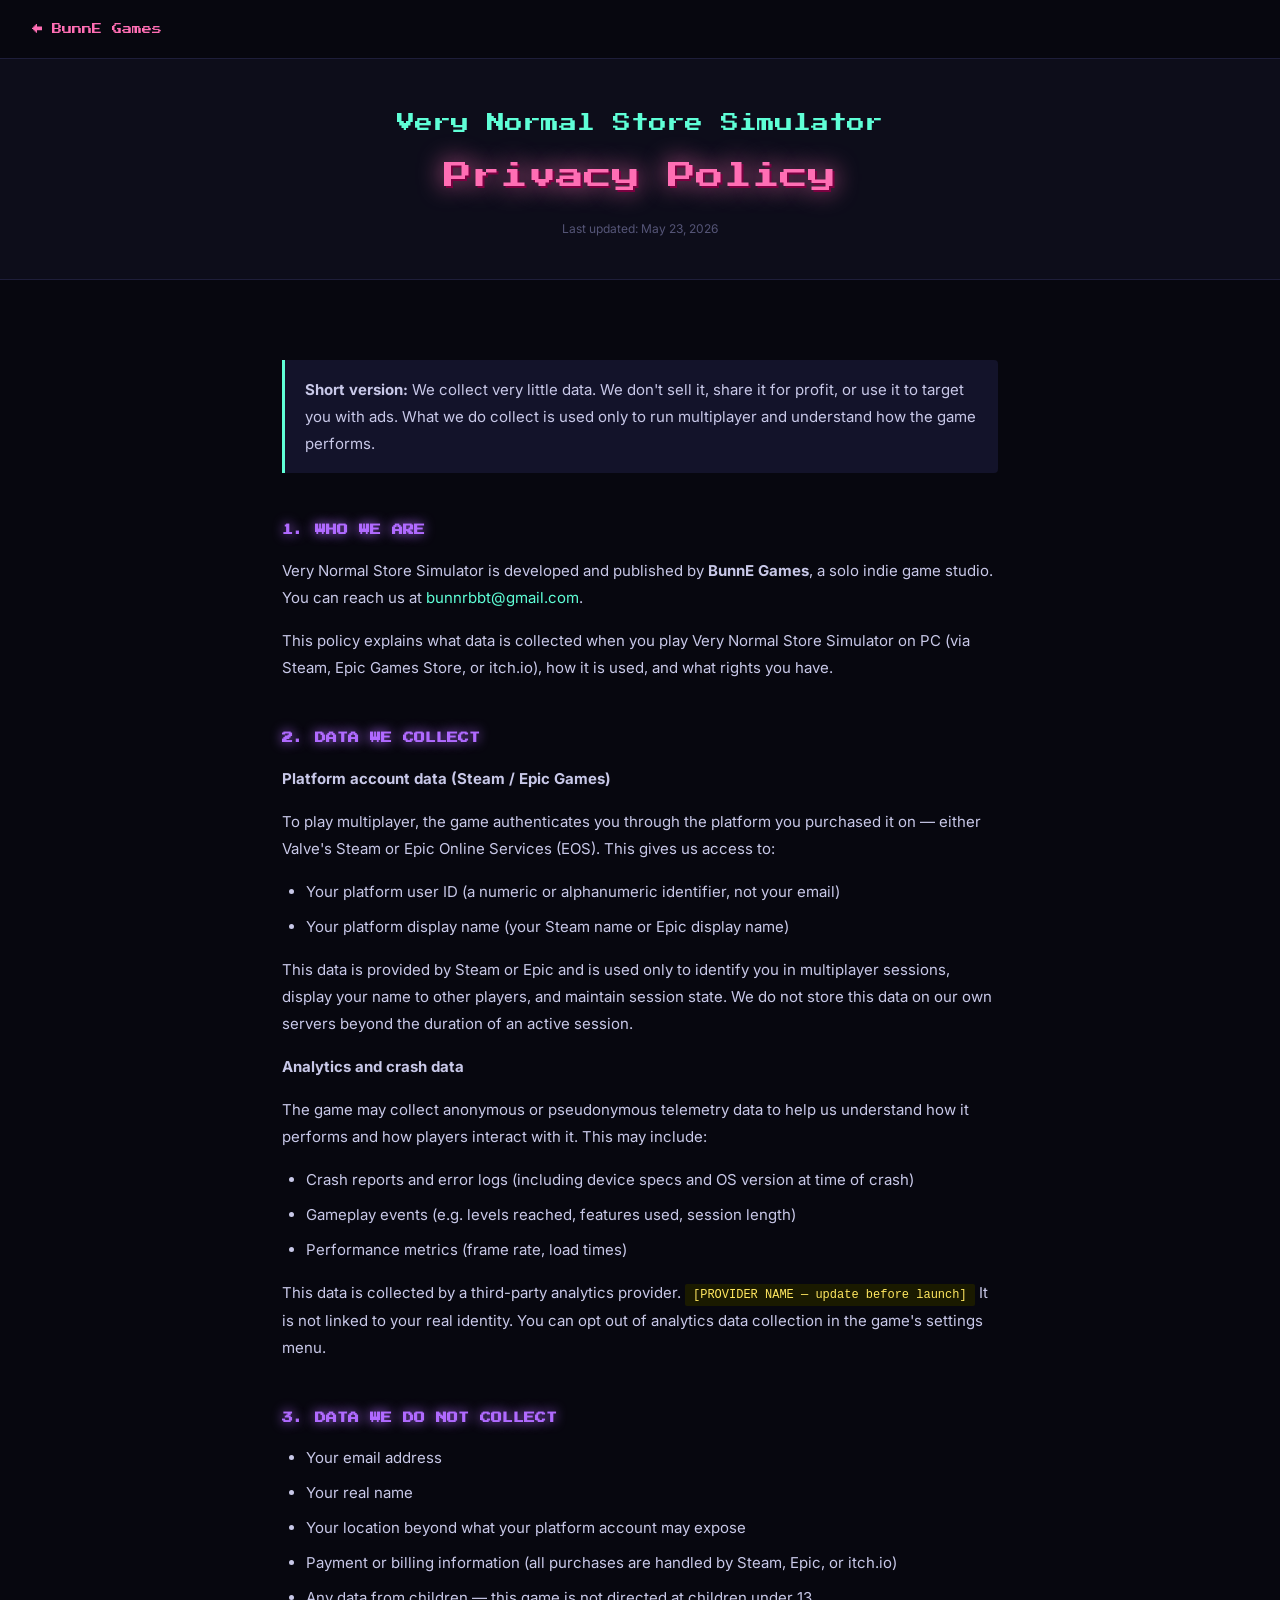
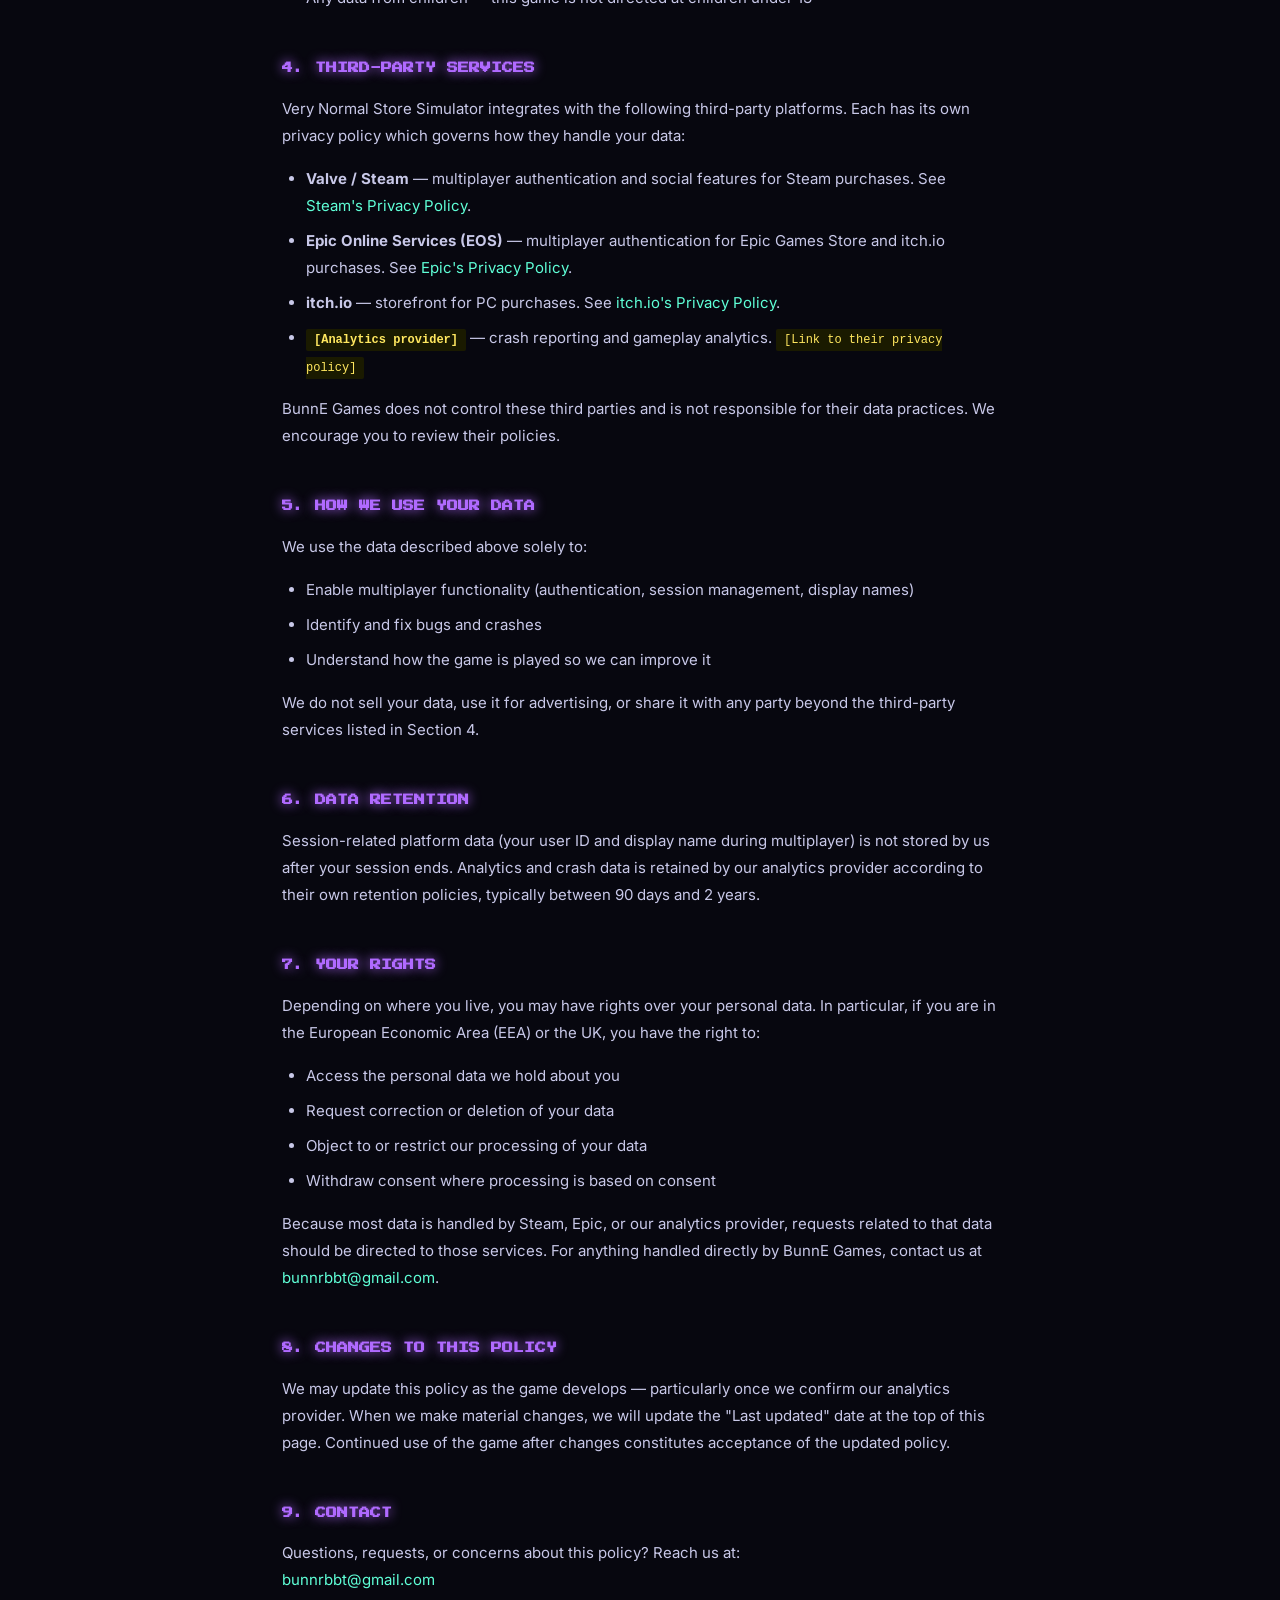
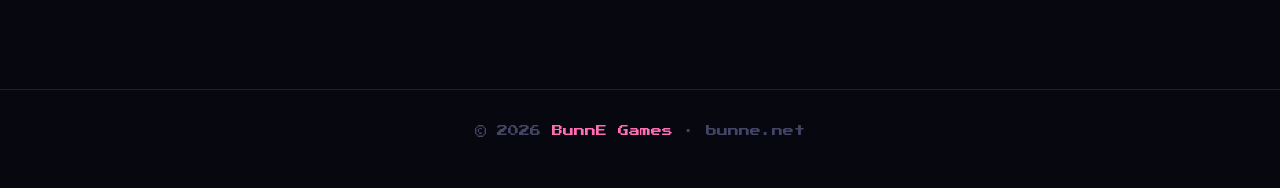
==== vnss/privacy.html @ 5bcacfbe "add vnss subfolder with privacy policy page Co-Authored-By: Claude Sonnet 4.6 <noreply@anthropic.com" ====
<!DOCTYPE html>
<html lang="en">
<head>
  <meta charset="UTF-8" />
  <meta name="viewport" content="width=device-width, initial-scale=1.0" />
  <title>Privacy Policy — Very Normal Store Simulator</title>
  <link rel="preconnect" href="https://fonts.googleapis.com" />
  <link rel="preconnect" href="https://fonts.gstatic.com" crossorigin />
  <link href="https://fonts.googleapis.com/css2?family=Press+Start+2P&family=Inter:wght@400;600&display=swap" rel="stylesheet" />
  <style>
    :root {
      --pink:   #ff6eb4;
      --purple: #b06aff;
      --cyan:   #5fffd7;
      --yellow: #ffe75f;
      --darker: #07070f;
      --dark:   #0d0d1a;
      --card:   #13132a;
    }

    * { box-sizing: border-box; margin: 0; padding: 0; }

    body {
      background: var(--darker);
      color: #c8c8e8;
      font-family: 'Inter', system-ui, sans-serif;
      font-size: 15px;
      line-height: 1.8;
    }

    a { color: var(--cyan); text-decoration: none; }
    a:hover { text-decoration: underline; }

    /* ── nav ─────────────────────────────────────────── */
    nav {
      padding: 20px 32px;
      border-bottom: 1px solid #1e1e3a;
      font-family: 'Press Start 2P', monospace;
      font-size: 10px;
    }
    nav a { color: var(--pink); }

    /* ── hero ─────────────────────────────────────────── */
    .page-header {
      background: var(--dark);
      border-bottom: 1px solid #1e1e3a;
      padding: 48px 32px 40px;
      text-align: center;
    }
    .game-title {
      font-family: 'Press Start 2P', monospace;
      font-size: clamp(11px, 2.5vw, 18px);
      color: var(--cyan);
      margin-bottom: 12px;
    }
    .page-title {
      font-family: 'Press Start 2P', monospace;
      font-size: clamp(16px, 4vw, 28px);
      color: var(--pink);
      text-shadow: 2px 2px 0 #7a0040, 0 0 24px var(--pink);
      margin-bottom: 16px;
    }
    .last-updated {
      font-size: 12px;
      color: #555577;
    }

    /* ── content ─────────────────────────────────────── */
    .content {
      max-width: 780px;
      margin: 0 auto;
      padding: 56px 32px 80px;
    }

    h2 {
      font-family: 'Press Start 2P', monospace;
      font-size: 11px;
      color: var(--purple);
      text-shadow: 0 0 12px var(--purple);
      margin: 48px 0 16px;
    }
    h2:first-child { margin-top: 0; }

    p { margin-bottom: 16px; }

    ul {
      margin: 0 0 16px 24px;
    }
    ul li { margin-bottom: 8px; }

    .highlight {
      background: var(--card);
      border-left: 3px solid var(--cyan);
      padding: 16px 20px;
      margin: 24px 0;
      border-radius: 0 4px 4px 0;
    }
    .highlight p { margin-bottom: 0; }

    .placeholder {
      background: #1a1a00;
      border: 1px dashed var(--yellow)66;
      color: var(--yellow);
      padding: 4px 8px;
      font-size: 12px;
      border-radius: 2px;
      font-family: monospace;
    }

    /* ── footer ─────────────────────────────────────── */
    footer {
      text-align: center;
      padding: 32px;
      font-size: 11px;
      color: #444466;
      border-top: 1px solid #1e1e3a;
      font-family: 'Press Start 2P', monospace;
    }
    footer a { color: var(--pink); }
  </style>
</head>
<body>

  <nav>
    <a href="/">← BunnE Games</a>
  </nav>

  <div class="page-header">
    <div class="game-title">Very Normal Store Simulator</div>
    <div class="page-title">Privacy Policy</div>
    <div class="last-updated">Last updated: May 23, 2026</div>
  </div>

  <div class="content">

    <div class="highlight">
      <p><strong>Short version:</strong> We collect very little data. We don't sell it, share it for profit, or use it to target you with ads. What we do collect is used only to run multiplayer and understand how the game performs.</p>
    </div>

    <h2>1. WHO WE ARE</h2>
    <p>
      Very Normal Store Simulator is developed and published by <strong>BunnE Games</strong>,
      a solo indie game studio. You can reach us at
      <a href="mailto:bunnrbbt@gmail.com">bunnrbbt@gmail.com</a>.
    </p>
    <p>
      This policy explains what data is collected when you play Very Normal Store Simulator
      on PC (via Steam, Epic Games Store, or itch.io), how it is used, and what rights you have.
    </p>

    <h2>2. DATA WE COLLECT</h2>

    <p><strong>Platform account data (Steam / Epic Games)</strong></p>
    <p>
      To play multiplayer, the game authenticates you through the platform you purchased it on —
      either Valve's Steam or Epic Online Services (EOS). This gives us access to:
    </p>
    <ul>
      <li>Your platform user ID (a numeric or alphanumeric identifier, not your email)</li>
      <li>Your platform display name (your Steam name or Epic display name)</li>
    </ul>
    <p>
      This data is provided by Steam or Epic and is used only to identify you in multiplayer
      sessions, display your name to other players, and maintain session state. We do not
      store this data on our own servers beyond the duration of an active session.
    </p>

    <p><strong>Analytics and crash data</strong></p>
    <p>
      The game may collect anonymous or pseudonymous telemetry data to help us understand
      how it performs and how players interact with it. This may include:
    </p>
    <ul>
      <li>Crash reports and error logs (including device specs and OS version at time of crash)</li>
      <li>Gameplay events (e.g. levels reached, features used, session length)</li>
      <li>Performance metrics (frame rate, load times)</li>
    </ul>
    <p>
      This data is collected by a third-party analytics provider.
      <span class="placeholder">[PROVIDER NAME — update before launch]</span>
      It is not linked to your real identity. You can opt out of analytics data collection
      in the game's settings menu.
    </p>

    <h2>3. DATA WE DO NOT COLLECT</h2>
    <ul>
      <li>Your email address</li>
      <li>Your real name</li>
      <li>Your location beyond what your platform account may expose</li>
      <li>Payment or billing information (all purchases are handled by Steam, Epic, or itch.io)</li>
      <li>Any data from children — this game is not directed at children under 13</li>
    </ul>

    <h2>4. THIRD-PARTY SERVICES</h2>
    <p>
      Very Normal Store Simulator integrates with the following third-party platforms.
      Each has its own privacy policy which governs how they handle your data:
    </p>
    <ul>
      <li>
        <strong>Valve / Steam</strong> — multiplayer authentication and social features for
        Steam purchases. See <a href="https://store.steampowered.com/privacy_agreement/" target="_blank" rel="noopener">Steam's Privacy Policy</a>.
      </li>
      <li>
        <strong>Epic Online Services (EOS)</strong> — multiplayer authentication for Epic Games
        Store and itch.io purchases. See <a href="https://www.epicgames.com/site/en-US/privacypolicy" target="_blank" rel="noopener">Epic's Privacy Policy</a>.
      </li>
      <li>
        <strong>itch.io</strong> — storefront for PC purchases. See <a href="https://itch.io/docs/legal/privacy-policy" target="_blank" rel="noopener">itch.io's Privacy Policy</a>.
      </li>
      <li>
        <strong><span class="placeholder">[Analytics provider]</span></strong> — crash reporting
        and gameplay analytics. <span class="placeholder">[Link to their privacy policy]</span>
      </li>
    </ul>
    <p>
      BunnE Games does not control these third parties and is not responsible for their
      data practices. We encourage you to review their policies.
    </p>

    <h2>5. HOW WE USE YOUR DATA</h2>
    <p>We use the data described above solely to:</p>
    <ul>
      <li>Enable multiplayer functionality (authentication, session management, display names)</li>
      <li>Identify and fix bugs and crashes</li>
      <li>Understand how the game is played so we can improve it</li>
    </ul>
    <p>
      We do not sell your data, use it for advertising, or share it with any party
      beyond the third-party services listed in Section 4.
    </p>

    <h2>6. DATA RETENTION</h2>
    <p>
      Session-related platform data (your user ID and display name during multiplayer)
      is not stored by us after your session ends.
      Analytics and crash data is retained by our analytics provider according to their
      own retention policies, typically between 90 days and 2 years.
    </p>

    <h2>7. YOUR RIGHTS</h2>
    <p>
      Depending on where you live, you may have rights over your personal data.
      In particular, if you are in the European Economic Area (EEA) or the UK,
      you have the right to:
    </p>
    <ul>
      <li>Access the personal data we hold about you</li>
      <li>Request correction or deletion of your data</li>
      <li>Object to or restrict our processing of your data</li>
      <li>Withdraw consent where processing is based on consent</li>
    </ul>
    <p>
      Because most data is handled by Steam, Epic, or our analytics provider,
      requests related to that data should be directed to those services.
      For anything handled directly by BunnE Games, contact us at
      <a href="mailto:bunnrbbt@gmail.com">bunnrbbt@gmail.com</a>.
    </p>

    <h2>8. CHANGES TO THIS POLICY</h2>
    <p>
      We may update this policy as the game develops — particularly once we confirm
      our analytics provider. When we make material changes, we will update the
      "Last updated" date at the top of this page. Continued use of the game after
      changes constitutes acceptance of the updated policy.
    </p>

    <h2>9. CONTACT</h2>
    <p>
      Questions, requests, or concerns about this policy? Reach us at:<br />
      <a href="mailto:bunnrbbt@gmail.com">bunnrbbt@gmail.com</a>
    </p>

  </div>

  <footer>
    <p>© 2026 <a href="/">BunnE Games</a> · bunne.net</p>
  </footer>

</body>
</html>
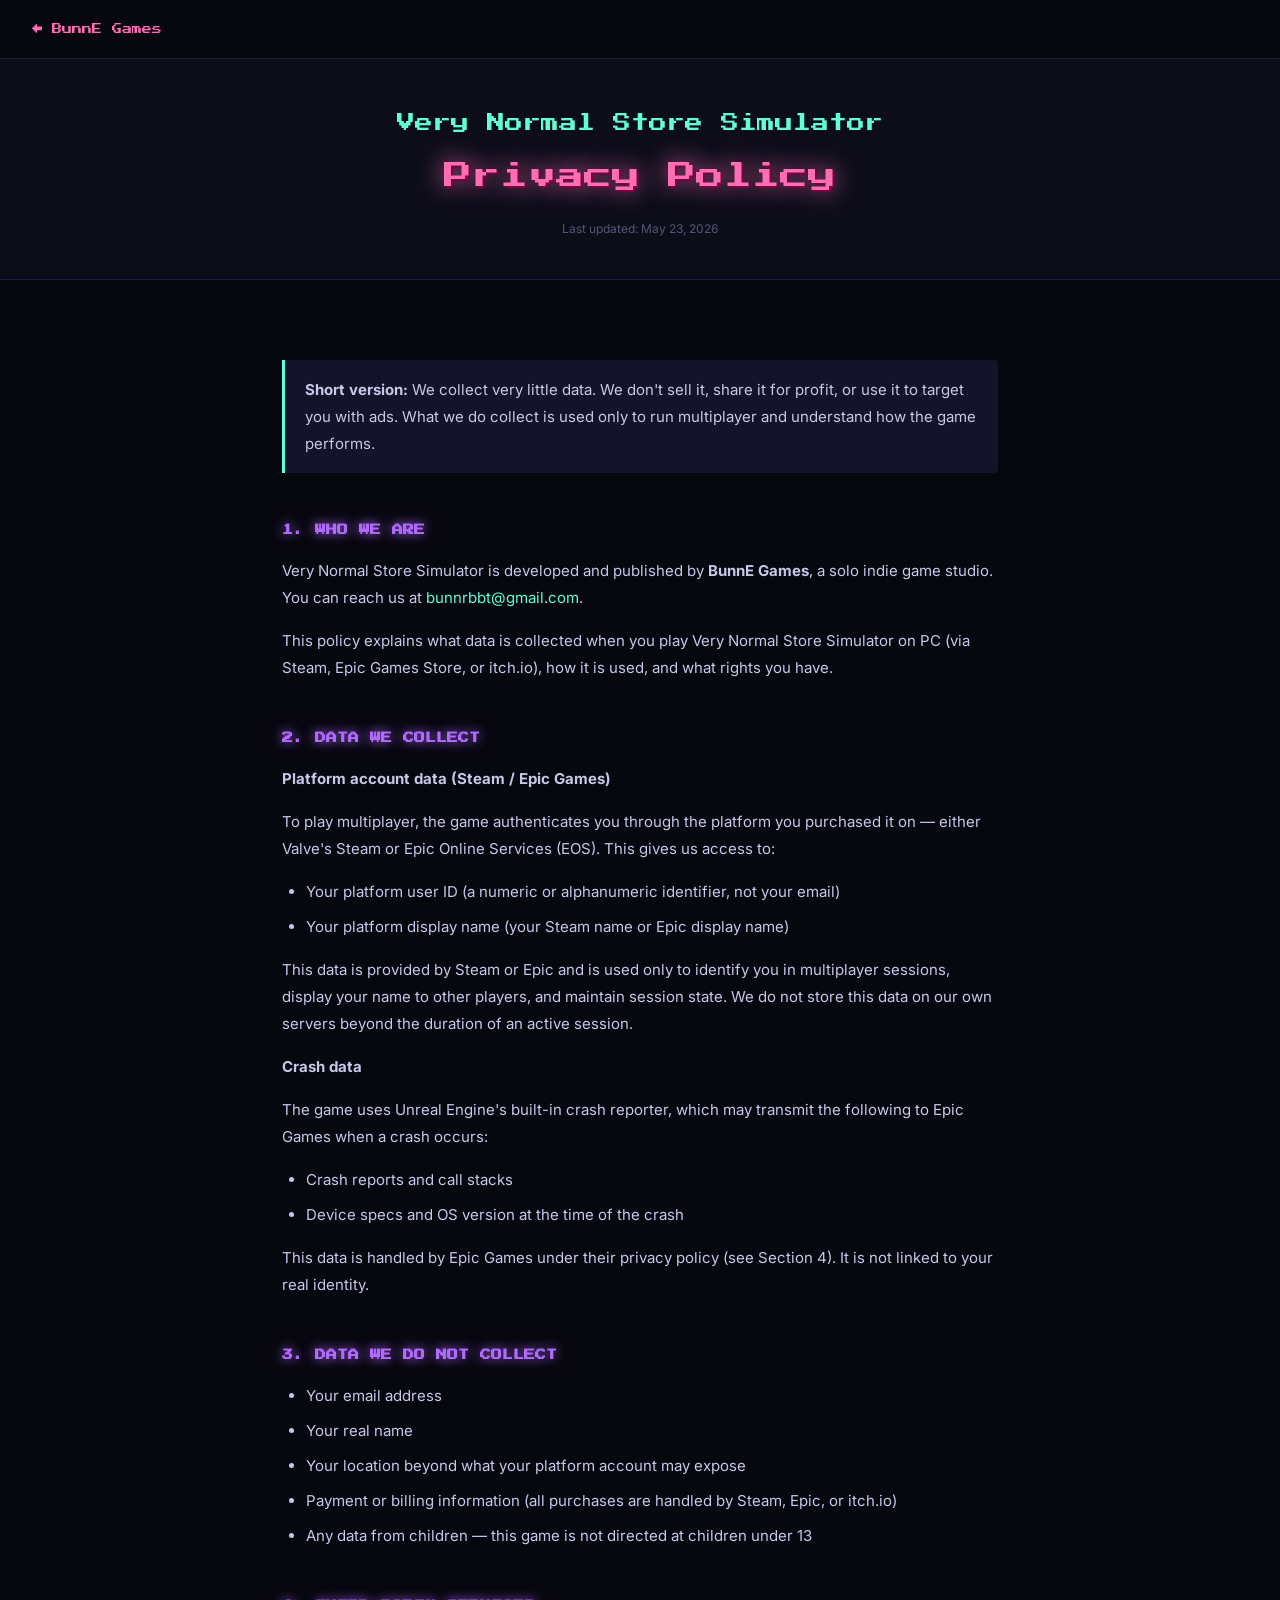
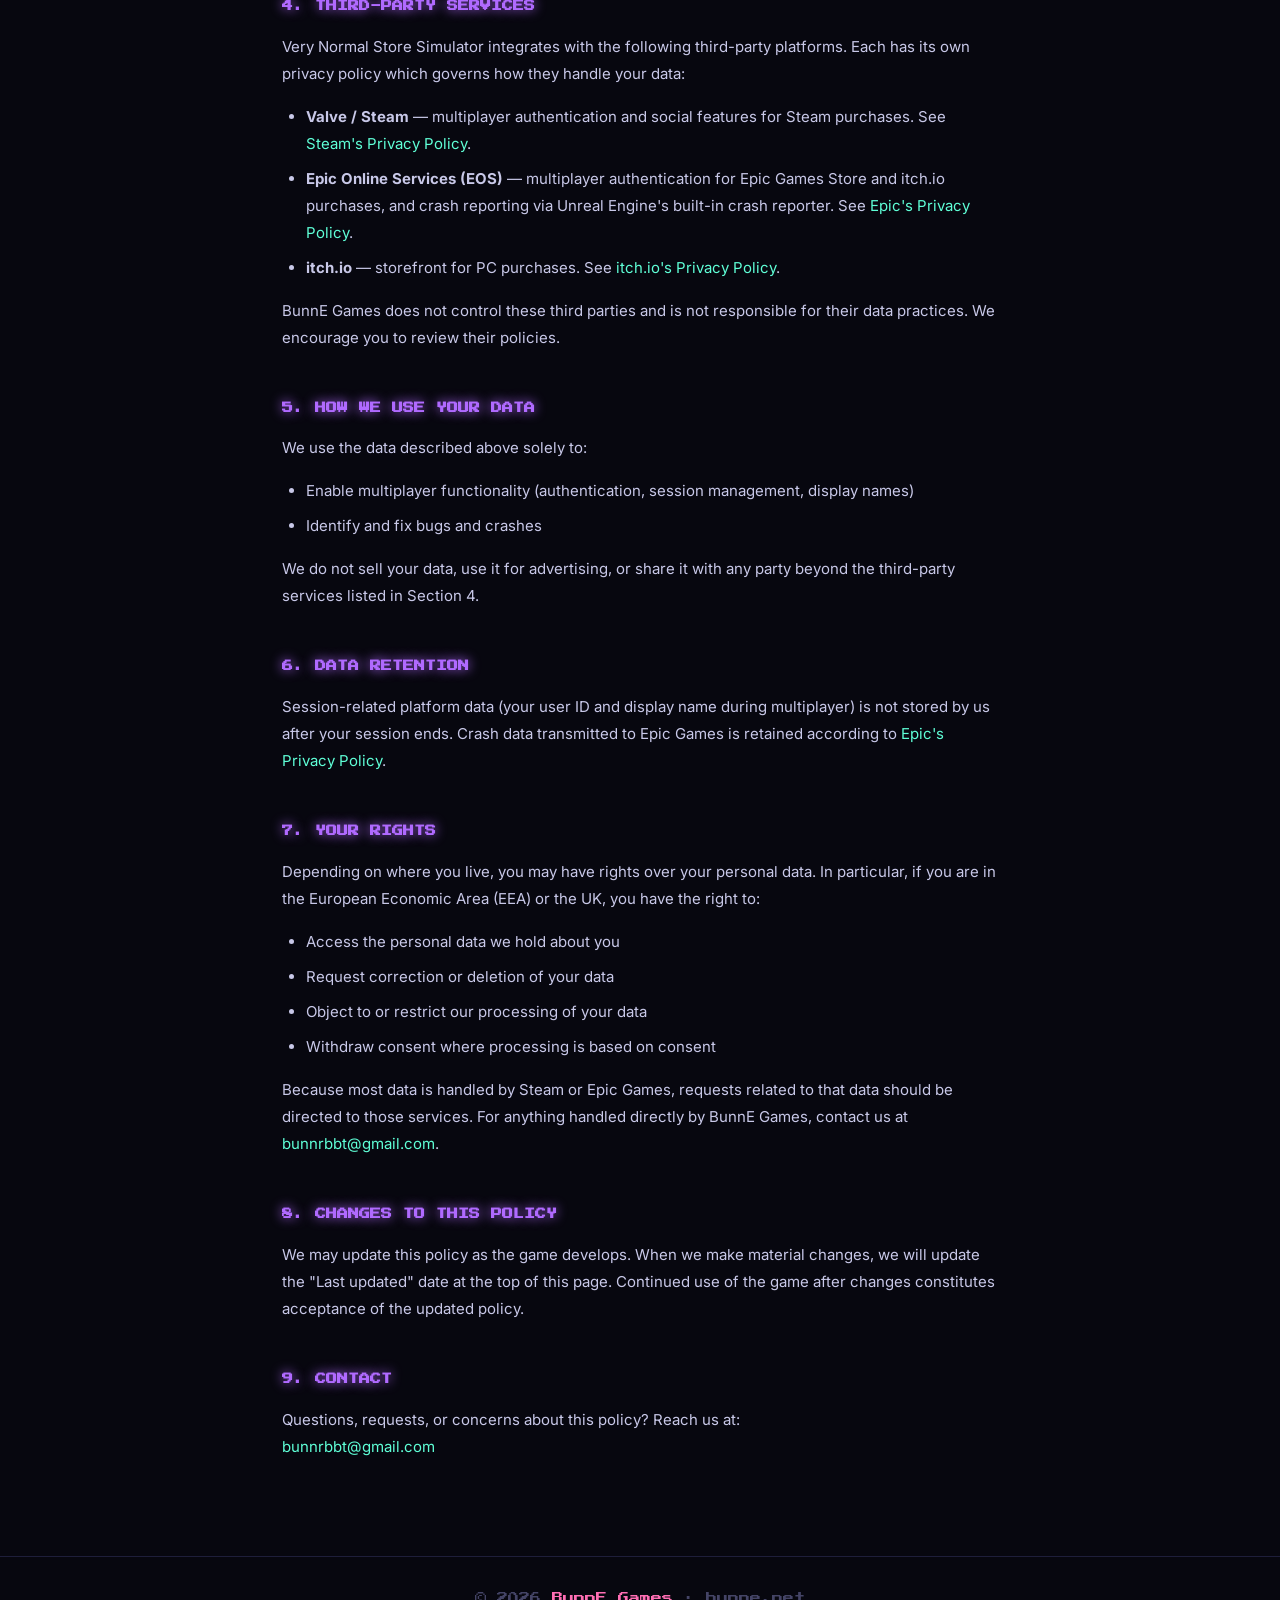
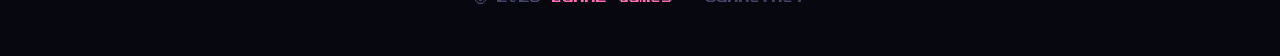
==== commit 7b3d5c1e: "privacy improvement" ====
--- a/vnss/privacy.html
+++ b/vnss/privacy.html
@@ -97,16 +97,6 @@
     }
     .highlight p { margin-bottom: 0; }
 
-    .placeholder {
-      background: #1a1a00;
-      border: 1px dashed var(--yellow)66;
-      color: var(--yellow);
-      padding: 4px 8px;
-      font-size: 12px;
-      border-radius: 2px;
-      font-family: monospace;
-    }
-
     /* ── footer ─────────────────────────────────────── */
     footer {
       text-align: center;
@@ -165,21 +155,18 @@
       store this data on our own servers beyond the duration of an active session.
     </p>
 
-    <p><strong>Analytics and crash data</strong></p>
-    <p>
-      The game may collect anonymous or pseudonymous telemetry data to help us understand
-      how it performs and how players interact with it. This may include:
-    </p>
-    <ul>
-      <li>Crash reports and error logs (including device specs and OS version at time of crash)</li>
-      <li>Gameplay events (e.g. levels reached, features used, session length)</li>
-      <li>Performance metrics (frame rate, load times)</li>
-    </ul>
-    <p>
-      This data is collected by a third-party analytics provider.
-      <span class="placeholder">[PROVIDER NAME — update before launch]</span>
-      It is not linked to your real identity. You can opt out of analytics data collection
-      in the game's settings menu.
+    <p><strong>Crash data</strong></p>
+    <p>
+      The game uses Unreal Engine's built-in crash reporter, which may transmit the following
+      to Epic Games when a crash occurs:
+    </p>
+    <ul>
+      <li>Crash reports and call stacks</li>
+      <li>Device specs and OS version at the time of the crash</li>
+    </ul>
+    <p>
+      This data is handled by Epic Games under their privacy policy (see Section 4).
+      It is not linked to your real identity.
     </p>
 
     <h2>3. DATA WE DO NOT COLLECT</h2>
@@ -203,15 +190,12 @@
       </li>
       <li>
         <strong>Epic Online Services (EOS)</strong> — multiplayer authentication for Epic Games
-        Store and itch.io purchases. See <a href="https://www.epicgames.com/site/en-US/privacypolicy" target="_blank" rel="noopener">Epic's Privacy Policy</a>.
+        Store and itch.io purchases, and crash reporting via Unreal Engine's built-in crash
+        reporter. See <a href="https://www.epicgames.com/site/en-US/privacypolicy" target="_blank" rel="noopener">Epic's Privacy Policy</a>.
       </li>
       <li>
         <strong>itch.io</strong> — storefront for PC purchases. See <a href="https://itch.io/docs/legal/privacy-policy" target="_blank" rel="noopener">itch.io's Privacy Policy</a>.
       </li>
-      <li>
-        <strong><span class="placeholder">[Analytics provider]</span></strong> — crash reporting
-        and gameplay analytics. <span class="placeholder">[Link to their privacy policy]</span>
-      </li>
     </ul>
     <p>
       BunnE Games does not control these third parties and is not responsible for their
@@ -223,7 +207,6 @@
     <ul>
       <li>Enable multiplayer functionality (authentication, session management, display names)</li>
       <li>Identify and fix bugs and crashes</li>
-      <li>Understand how the game is played so we can improve it</li>
     </ul>
     <p>
       We do not sell your data, use it for advertising, or share it with any party
@@ -234,8 +217,8 @@
     <p>
       Session-related platform data (your user ID and display name during multiplayer)
       is not stored by us after your session ends.
-      Analytics and crash data is retained by our analytics provider according to their
-      own retention policies, typically between 90 days and 2 years.
+      Crash data transmitted to Epic Games is retained according to
+      <a href="https://www.epicgames.com/site/en-US/privacypolicy" target="_blank" rel="noopener">Epic's Privacy Policy</a>.
     </p>
 
     <h2>7. YOUR RIGHTS</h2>
@@ -251,7 +234,7 @@
       <li>Withdraw consent where processing is based on consent</li>
     </ul>
     <p>
-      Because most data is handled by Steam, Epic, or our analytics provider,
+      Because most data is handled by Steam or Epic Games,
       requests related to that data should be directed to those services.
       For anything handled directly by BunnE Games, contact us at
       <a href="mailto:bunnrbbt@gmail.com">bunnrbbt@gmail.com</a>.
@@ -259,8 +242,7 @@
 
     <h2>8. CHANGES TO THIS POLICY</h2>
     <p>
-      We may update this policy as the game develops — particularly once we confirm
-      our analytics provider. When we make material changes, we will update the
+      We may update this policy as the game develops. When we make material changes, we will update the
       "Last updated" date at the top of this page. Continued use of the game after
       changes constitutes acceptance of the updated policy.
     </p>
